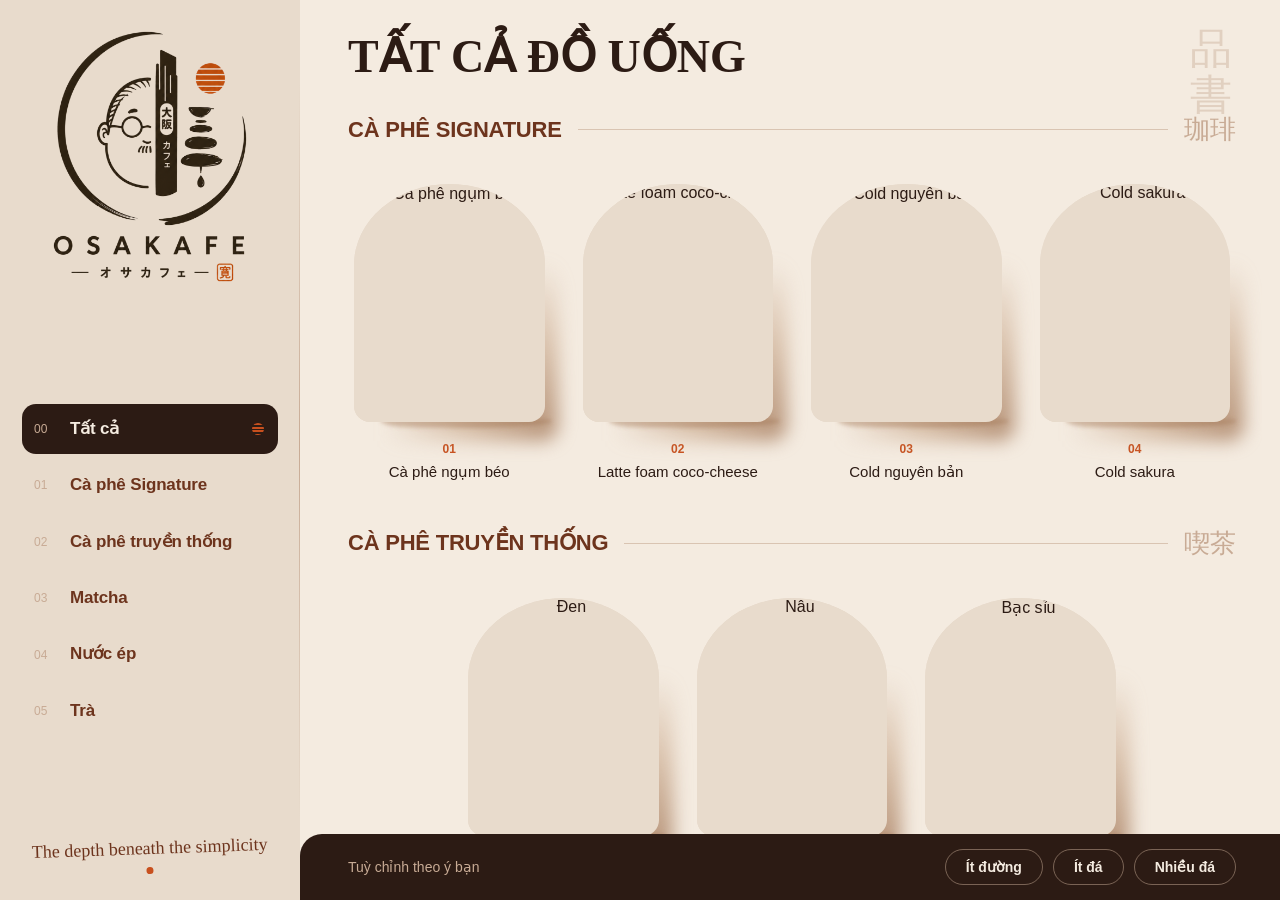
==== index.html @ c91e8714 "Add files via upload" ====
<!DOCTYPE html>
<html lang="vi">
<head>
<meta charset="utf-8">
<meta name="viewport" content="width=device-width, initial-scale=1, maximum-scale=1, user-scalable=no, viewport-fit=cover">
<meta name="apple-mobile-web-app-capable" content="yes">
<meta name="mobile-web-app-capable" content="yes">
<meta name="apple-mobile-web-app-status-bar-style" content="black-translucent">
<meta name="apple-mobile-web-app-title" content="Osakafe Menu">
<meta name="theme-color" content="#F4EBE0">
<title>Osakafe · Menu</title>
<link rel="apple-touch-icon" href="logo.png">
<link rel="stylesheet" href="style.css">
</head>
<body>
<div class="app">
  <aside class="side">
    <img class="logo" src="logo.png" alt="Osakafe">
    <nav class="nav" id="nav"></nav>
    <div class="foot"><div class="sig"><span>The depth beneath the simplicity</span><b></b></div></div>
  </aside>

  <main class="main">
    <div class="head">
      <div>
        <div class="eyebrow" id="eyebrow"></div>
        <h1 class="title" id="title"></h1>
        
      </div>
      <div class="kanji" id="kanji" aria-hidden="true"></div>
    </div>
    <div class="stage" id="stage"><div class="grid" id="grid"></div></div>
  </main>

  <section class="bar" aria-label="Tuỳ chỉnh">
    <div class="lb">Tuỳ chỉnh theo ý bạn</div>
    <div class="pills"><span>Ít đường</span><span>Ít đá</span><span>Nhiều đá</span></div>
  </section>
</div>

<script src="app.js"></script>
</body>
</html>
---- style.css ----
@font-face{font-family:'Plus Jakarta Sans';font-style:normal;font-weight:500;font-display:swap;src:url(fonts/plus-jakarta-sans-latin-500.woff2) format('woff2');unicode-range:U+0000-00FF,U+0131,U+0152-0153,U+02BB-02BC,U+02C6,U+02DA,U+02DC,U+0304,U+0308,U+0329,U+2000-206F,U+20AC,U+2122,U+2191,U+2193,U+2212,U+2215,U+FEFF,U+FFFD}
@font-face{font-family:'Plus Jakarta Sans';font-style:normal;font-weight:500;font-display:swap;src:url(fonts/plus-jakarta-sans-vietnamese-500.woff2) format('woff2');unicode-range:U+0102-0103,U+0110-0111,U+0128-0129,U+0168-0169,U+01A0-01A1,U+01AF-01B0,U+0300-0301,U+0303-0304,U+0308-0309,U+0323,U+0329,U+1EA0-1EF9,U+20AB}
@font-face{font-family:'Plus Jakarta Sans';font-style:normal;font-weight:500;font-display:swap;src:url(fonts/plus-jakarta-sans-latin-ext-500.woff2) format('woff2');unicode-range:U+0100-02BA,U+02BD-02C5,U+02C7-02CC,U+02CE-02D7,U+02DD-02FF,U+0304,U+0308,U+0329,U+1D00-1DBF,U+1E00-1E9F,U+1EF2-1EFF,U+2020,U+20A0-20AB,U+20AD-20C0,U+2113,U+2C60-2C7F,U+A720-A7FF}
@font-face{font-family:'Plus Jakarta Sans';font-style:normal;font-weight:600;font-display:swap;src:url(fonts/plus-jakarta-sans-latin-600.woff2) format('woff2');unicode-range:U+0000-00FF,U+0131,U+0152-0153,U+02BB-02BC,U+02C6,U+02DA,U+02DC,U+0304,U+0308,U+0329,U+2000-206F,U+20AC,U+2122,U+2191,U+2193,U+2212,U+2215,U+FEFF,U+FFFD}
@font-face{font-family:'Plus Jakarta Sans';font-style:normal;font-weight:600;font-display:swap;src:url(fonts/plus-jakarta-sans-vietnamese-600.woff2) format('woff2');unicode-range:U+0102-0103,U+0110-0111,U+0128-0129,U+0168-0169,U+01A0-01A1,U+01AF-01B0,U+0300-0301,U+0303-0304,U+0308-0309,U+0323,U+0329,U+1EA0-1EF9,U+20AB}
@font-face{font-family:'Plus Jakarta Sans';font-style:normal;font-weight:600;font-display:swap;src:url(fonts/plus-jakarta-sans-latin-ext-600.woff2) format('woff2');unicode-range:U+0100-02BA,U+02BD-02C5,U+02C7-02CC,U+02CE-02D7,U+02DD-02FF,U+0304,U+0308,U+0329,U+1D00-1DBF,U+1E00-1E9F,U+1EF2-1EFF,U+2020,U+20A0-20AB,U+20AD-20C0,U+2113,U+2C60-2C7F,U+A720-A7FF}
@font-face{font-family:'Plus Jakarta Sans';font-style:normal;font-weight:700;font-display:swap;src:url(fonts/plus-jakarta-sans-latin-700.woff2) format('woff2');unicode-range:U+0000-00FF,U+0131,U+0152-0153,U+02BB-02BC,U+02C6,U+02DA,U+02DC,U+0304,U+0308,U+0329,U+2000-206F,U+20AC,U+2122,U+2191,U+2193,U+2212,U+2215,U+FEFF,U+FFFD}
@font-face{font-family:'Plus Jakarta Sans';font-style:normal;font-weight:700;font-display:swap;src:url(fonts/plus-jakarta-sans-vietnamese-700.woff2) format('woff2');unicode-range:U+0102-0103,U+0110-0111,U+0128-0129,U+0168-0169,U+01A0-01A1,U+01AF-01B0,U+0300-0301,U+0303-0304,U+0308-0309,U+0323,U+0329,U+1EA0-1EF9,U+20AB}
@font-face{font-family:'Plus Jakarta Sans';font-style:normal;font-weight:700;font-display:swap;src:url(fonts/plus-jakarta-sans-latin-ext-700.woff2) format('woff2');unicode-range:U+0100-02BA,U+02BD-02C5,U+02C7-02CC,U+02CE-02D7,U+02DD-02FF,U+0304,U+0308,U+0329,U+1D00-1DBF,U+1E00-1E9F,U+1EF2-1EFF,U+2020,U+20A0-20AB,U+20AD-20C0,U+2113,U+2C60-2C7F,U+A720-A7FF}
@font-face{font-family:'Cormorant Garamond';font-style:normal;font-weight:500;font-display:swap;src:url(fonts/cormorant-garamond-latin-500.woff2) format('woff2');unicode-range:U+0000-00FF,U+0131,U+0152-0153,U+02BB-02BC,U+02C6,U+02DA,U+02DC,U+0304,U+0308,U+0329,U+2000-206F,U+20AC,U+2122,U+2191,U+2193,U+2212,U+2215,U+FEFF,U+FFFD}
@font-face{font-family:'Cormorant Garamond';font-style:normal;font-weight:500;font-display:swap;src:url(fonts/cormorant-garamond-vietnamese-500.woff2) format('woff2');unicode-range:U+0102-0103,U+0110-0111,U+0128-0129,U+0168-0169,U+01A0-01A1,U+01AF-01B0,U+0300-0301,U+0303-0304,U+0308-0309,U+0323,U+0329,U+1EA0-1EF9,U+20AB}
@font-face{font-family:'Cormorant Garamond';font-style:normal;font-weight:500;font-display:swap;src:url(fonts/cormorant-garamond-latin-ext-500.woff2) format('woff2');unicode-range:U+0100-02BA,U+02BD-02C5,U+02C7-02CC,U+02CE-02D7,U+02DD-02FF,U+0304,U+0308,U+0329,U+1D00-1DBF,U+1E00-1E9F,U+1EF2-1EFF,U+2020,U+20A0-20AB,U+20AD-20C0,U+2113,U+2C60-2C7F,U+A720-A7FF}
@font-face{font-family:'Cormorant Garamond';font-style:normal;font-weight:600;font-display:swap;src:url(fonts/cormorant-garamond-latin-600.woff2) format('woff2');unicode-range:U+0000-00FF,U+0131,U+0152-0153,U+02BB-02BC,U+02C6,U+02DA,U+02DC,U+0304,U+0308,U+0329,U+2000-206F,U+20AC,U+2122,U+2191,U+2193,U+2212,U+2215,U+FEFF,U+FFFD}
@font-face{font-family:'Cormorant Garamond';font-style:normal;font-weight:600;font-display:swap;src:url(fonts/cormorant-garamond-vietnamese-600.woff2) format('woff2');unicode-range:U+0102-0103,U+0110-0111,U+0128-0129,U+0168-0169,U+01A0-01A1,U+01AF-01B0,U+0300-0301,U+0303-0304,U+0308-0309,U+0323,U+0329,U+1EA0-1EF9,U+20AB}
@font-face{font-family:'Cormorant Garamond';font-style:normal;font-weight:600;font-display:swap;src:url(fonts/cormorant-garamond-latin-ext-600.woff2) format('woff2');unicode-range:U+0100-02BA,U+02BD-02C5,U+02C7-02CC,U+02CE-02D7,U+02DD-02FF,U+0304,U+0308,U+0329,U+1D00-1DBF,U+1E00-1E9F,U+1EF2-1EFF,U+2020,U+20A0-20AB,U+20AD-20C0,U+2113,U+2C60-2C7F,U+A720-A7FF}
@font-face{font-family:'Montserrat';font-style:normal;font-weight:500;font-display:swap;src:url(fonts/montserrat-latin-500.woff2) format('woff2');unicode-range:U+0000-00FF,U+0131,U+0152-0153,U+02BB-02BC,U+02C6,U+02DA,U+02DC,U+0304,U+0308,U+0329,U+2000-206F,U+20AC,U+2122,U+2191,U+2193,U+2212,U+2215,U+FEFF,U+FFFD}
@font-face{font-family:'Montserrat';font-style:normal;font-weight:500;font-display:swap;src:url(fonts/montserrat-vietnamese-500.woff2) format('woff2');unicode-range:U+0102-0103,U+0110-0111,U+0128-0129,U+0168-0169,U+01A0-01A1,U+01AF-01B0,U+0300-0301,U+0303-0304,U+0308-0309,U+0323,U+0329,U+1EA0-1EF9,U+20AB}
@font-face{font-family:'Montserrat';font-style:normal;font-weight:500;font-display:swap;src:url(fonts/montserrat-latin-ext-500.woff2) format('woff2');unicode-range:U+0100-02BA,U+02BD-02C5,U+02C7-02CC,U+02CE-02D7,U+02DD-02FF,U+0304,U+0308,U+0329,U+1D00-1DBF,U+1E00-1E9F,U+1EF2-1EFF,U+2020,U+20A0-20AB,U+20AD-20C0,U+2113,U+2C60-2C7F,U+A720-A7FF}
@font-face{font-family:'Waiting for the Sunrise';font-weight:400;font-display:swap;src:url(fonts/waiting-for-the-sunrise-latin-400.woff2) format('woff2')}
:root{
  --cream:#F4EBE0;
  --sand:#E8DBCC;
  --clay:#C8AB95;
  --wood:#6D341D;
  --ink:#2C1B14;
  --sun:#C8501E;
  --serif:"Cormorant Garamond","Hiragino Mincho ProN","Yu Mincho",Georgia,serif;
  --hand:"Waiting for the Sunrise","Bradley Hand","Segoe Print",cursive;
  --font:"Plus Jakarta Sans","Gilroy","SF Pro Display",-apple-system,BlinkMacSystemFont,"Helvetica Neue",Arial,sans-serif;
}
*{box-sizing:border-box;margin:0;padding:0;-webkit-tap-highlight-color:transparent;letter-spacing:0}
html,body{height:100%;background:var(--cream);color:var(--ink);font-family:var(--font);
  -webkit-user-select:none;user-select:none;-webkit-touch-callout:none;touch-action:manipulation;overflow:hidden;
  -webkit-font-smoothing:antialiased}
button{font:inherit;color:inherit;background:none;border:0;cursor:pointer}
img{-webkit-user-drag:none;pointer-events:none}

.app{height:100vh;height:100dvh;display:grid;grid-template-columns:300px minmax(0,1fr);grid-template-rows:minmax(0,1fr) auto;
  padding:env(safe-area-inset-top) env(safe-area-inset-right) env(safe-area-inset-bottom) env(safe-area-inset-left)}

/* ───────── Sidebar ───────── */
.side{grid-row:1/3;background:var(--sand);display:flex;flex-direction:column;align-items:center;padding:28px 22px 26px;position:relative}
.side::after{content:"";position:absolute;right:0;top:9%;bottom:9%;width:1px;background:linear-gradient(transparent,var(--clay),transparent)}
.logo{width:196px;height:auto;display:block;margin-top:2px}
.nav{margin-top:auto;margin-bottom:auto;width:100%;display:flex;flex-direction:column;gap:6px;padding-top:18px}
.tab{position:relative;display:flex;align-items:center;gap:14px;width:100%;text-align:left;
  padding:15px 14px 15px 12px;border-radius:14px;transition:background .25s,color .25s}
.tab .no{font-size:12px;font-weight:500;color:var(--clay);width:22px;flex:none;transition:color .25s}
.tab .nm{font-size:17px;font-weight:600;letter-spacing:-.01em;color:var(--wood);flex:1;line-height:1.2;white-space:nowrap}
.tab .dot{width:12px;height:12px;border-radius:50%;flex:none;
  background:repeating-linear-gradient(to bottom,var(--sun) 0 2.2px,transparent 2.2px 3.6px);opacity:0;transform:scale(.4);transition:.3s}
.tab.on{background:var(--ink)}
.tab.on .nm{color:var(--cream)}
.tab.on .dot{opacity:1;transform:scale(1)}
.foot{width:100%;display:flex;justify-content:center;padding:0 6px}
.sig{display:flex;flex-direction:column;align-items:center;gap:8px;transform:rotate(-2deg)}
.sig span{font-family:var(--hand);font-size:18px;line-height:1.1;color:var(--wood);text-align:center;white-space:nowrap}
.sig b{width:7px;height:7px;border-radius:50%;background:var(--sun)}

/* ───────── Main ───────── */
.main{display:flex;flex-direction:column;min-height:0;min-width:0;padding:34px 44px 0 48px;position:relative}
.head{display:flex;align-items:flex-end;justify-content:space-between;margin-bottom:24px;position:relative;z-index:1;flex:none}
.eyebrow{font-size:12px;font-weight:600;color:var(--sun);margin-bottom:10px}
.title{font-family:var(--serif);font-size:46px;font-weight:600;color:var(--ink);line-height:1;text-transform:uppercase;letter-spacing:0}
.kanji{position:absolute;right:4px;top:-8px;display:flex;flex-direction:column;align-items:center;font-size:42px;line-height:1.1;
  color:var(--clay);opacity:.42;font-family:"Hiragino Mincho ProN","Yu Mincho","Noto Serif JP",serif;font-weight:300;pointer-events:none}

.stage{flex:1;min-height:0;display:flex;flex-direction:column;padding-bottom:16px}
.stage.scroll{overflow-y:auto;-webkit-overflow-scrolling:touch;padding:8px 26px 34px 8px;margin:0 -26px 0 -8px;scrollbar-width:none}
.stage.scroll::-webkit-scrollbar{display:none}
.grid{flex:1;min-height:0;display:grid;gap:26px 30px;grid-template-columns:repeat(calc(var(--cols)*2),minmax(0,1fr));grid-auto-rows:minmax(0,1fr);
  animation:rise .55s cubic-bezier(.2,.7,.2,1) both}
.grid.few{max-width:calc(var(--cols)*300px);margin:0 auto;width:100%}
.grid.two .photo{flex:1 1 0;aspect-ratio:4/5;width:auto;max-width:100%;max-height:none}
.stage.fit .grid.all{margin-block:auto}
.grid.all{flex:none;grid-auto-rows:auto;gap:30px 26px}
@keyframes rise{from{opacity:0;transform:translateY(14px)}to{opacity:1;transform:none}}

.sec{grid-column:1/-1;display:flex;align-items:center;gap:16px;margin-top:14px}
.sec:first-child{margin-top:0}
.sec span{font-size:22px;font-weight:700;letter-spacing:-.01em;color:var(--wood);text-transform:uppercase;white-space:nowrap}
.sec i{flex:1;height:1px;background:var(--clay);opacity:.6}
.sec b{font-weight:300;font-size:26px;color:var(--clay);font-family:"Hiragino Mincho ProN","Yu Mincho","Noto Serif JP",serif}

.card{grid-column:span 2;display:flex;flex-direction:column;align-items:center;min-height:0;text-align:center;padding:0 6px;
  animation:rise .55s cubic-bezier(.2,.7,.2,1) both}
.photo{position:relative;flex:1;min-height:0;width:100%;max-width:230px;max-height:380px;margin:7px 0 0;
  border-radius:50% 50% 16px 16px / 34% 34% 16px 16px;background:var(--sand)}
.all .photo{flex:none;aspect-ratio:4/5;max-width:none;max-height:none}
.photo .frame{position:absolute;inset:0;z-index:1;border-radius:inherit;overflow:hidden;background:var(--sand)}
.photo img{position:absolute;inset:0;width:100%;height:100%;object-fit:cover;object-position:50% 56%;display:block}
.photo::before{content:"";position:absolute;inset:6% -2% -3% 4%;transform:translate(10px,12px);border-radius:inherit;z-index:0;pointer-events:none;background:radial-gradient(120% 100% at 100% 100%,rgba(160,116,84,.78) 0%,rgba(188,148,114,.48) 42%,rgba(200,171,149,0) 78%);filter:blur(9px)}
.photo::after{content:"";position:absolute;left:4%;right:-6%;bottom:-14px;height:28px;z-index:0;pointer-events:none;background:url("data:image/svg+xml,%3Csvg%20xmlns%3D%22http%3A%2F%2Fwww.w3.org%2F2000%2Fsvg%22%20viewBox%3D%220%200%20300%2030%22%20preserveAspectRatio%3D%22none%22%3E%3Cdefs%3E%3Cfilter%20id%3D%22b%22%20x%3D%22-5%25%22%20y%3D%22-80%25%22%20width%3D%22110%25%22%20height%3D%22260%25%22%3E%3CfeGaussianBlur%20stdDeviation%3D%222.2%22%2F%3E%3C%2Ffilter%3E%3C%2Fdefs%3E%3Cpath%20filter%3D%22url%28%23b%29%22%20d%3D%22M26%2013%20C80%208%2C170%209%2C236%2011%20S290%2012%2C294%2015%20C250%2022%2C170%2022%2C110%2021%20S40%2020%2C26%2013Z%22%20fill%3D%22%239A6B49%22%20fill-opacity%3D%22.38%22%2F%3E%3C%2Fsvg%3E") center/100% 100% no-repeat}
.num{margin-top:20px;font-size:12px;color:var(--sun);font-weight:600}
.name{margin-top:6px;font-family:"Montserrat",var(--font);font-size:18px;font-weight:500;letter-spacing:-.025em;line-height:1.3;color:var(--ink);min-height:2.6em;
  display:flex;align-items:flex-start;justify-content:center}
.all .name{font-size:15px;min-height:0}

/* ───────── Dải ghi chú (chỉ hiển thị) ───────── */
.bar{background:var(--ink);color:var(--cream);border-radius:22px 0 0 0;padding:15px 44px 15px 48px;
  display:flex;align-items:center;justify-content:space-between;gap:20px;pointer-events:none}
.bar .lb{font-size:14px;font-weight:500;color:var(--clay)}
.pills{display:flex;gap:10px}
.pills span{padding:9px 20px;border-radius:999px;border:1px solid rgba(200,171,149,.5);font-size:14px;font-weight:600;color:var(--cream)}

/* ───────── iPad dọc ───────── */
@media (orientation:portrait){
  .stage.fit .grid.all{margin-block:3vh auto}
  .app{grid-template-columns:minmax(0,1fr);grid-template-rows:auto minmax(0,1fr) auto}
  .side{grid-row:1;flex-direction:row;flex-wrap:wrap;align-items:center;justify-content:space-between;padding:20px 30px 14px;gap:6px 20px}
  .side::after{display:none}
  .logo{width:104px}
  .foot{flex:1 1 100%;justify-content:flex-end;padding:0 4px}
  .sig{flex-direction:row;gap:12px;transform:rotate(-1.5deg)}
  .sig span{font-size:19px}
  .nav{flex-direction:row;margin:0;padding:0;width:auto;gap:2px;flex:1;justify-content:flex-end}
  .tab{width:auto;padding:12px 14px;gap:8px}
  .tab .no,.tab .dot{display:none}
  .tab .nm{font-size:15px;flex:none}
  .main{padding:26px 36px 0}
  .title{font-size:40px}
  .grid{gap:22px 22px}
  .bar{border-radius:22px 22px 0 0;padding:14px 36px}
}
@media (max-height:780px) and (orientation:landscape){
  .logo{width:150px}.title{font-size:38px}.head{margin-bottom:16px}.main{padding-top:24px}
  .name{font-size:17px}.tab{padding:12px 14px 12px 12px}
}
@media (max-width:1030px) and (orientation:landscape){
  .app{grid-template-columns:270px minmax(0,1fr)}.main{padding:26px 28px 0 30px}
  .tab .no{display:none}.tab .nm{font-size:16px}.bar{padding:13px 28px 13px 30px}.kanji{font-size:36px;right:0;top:-4px}.title{font-size:38px}.sig span{font-size:16.5px}
}
@media (max-width:900px) and (orientation:portrait){
  .tab .nm{font-size:14px}.tab{padding:11px 10px}
}
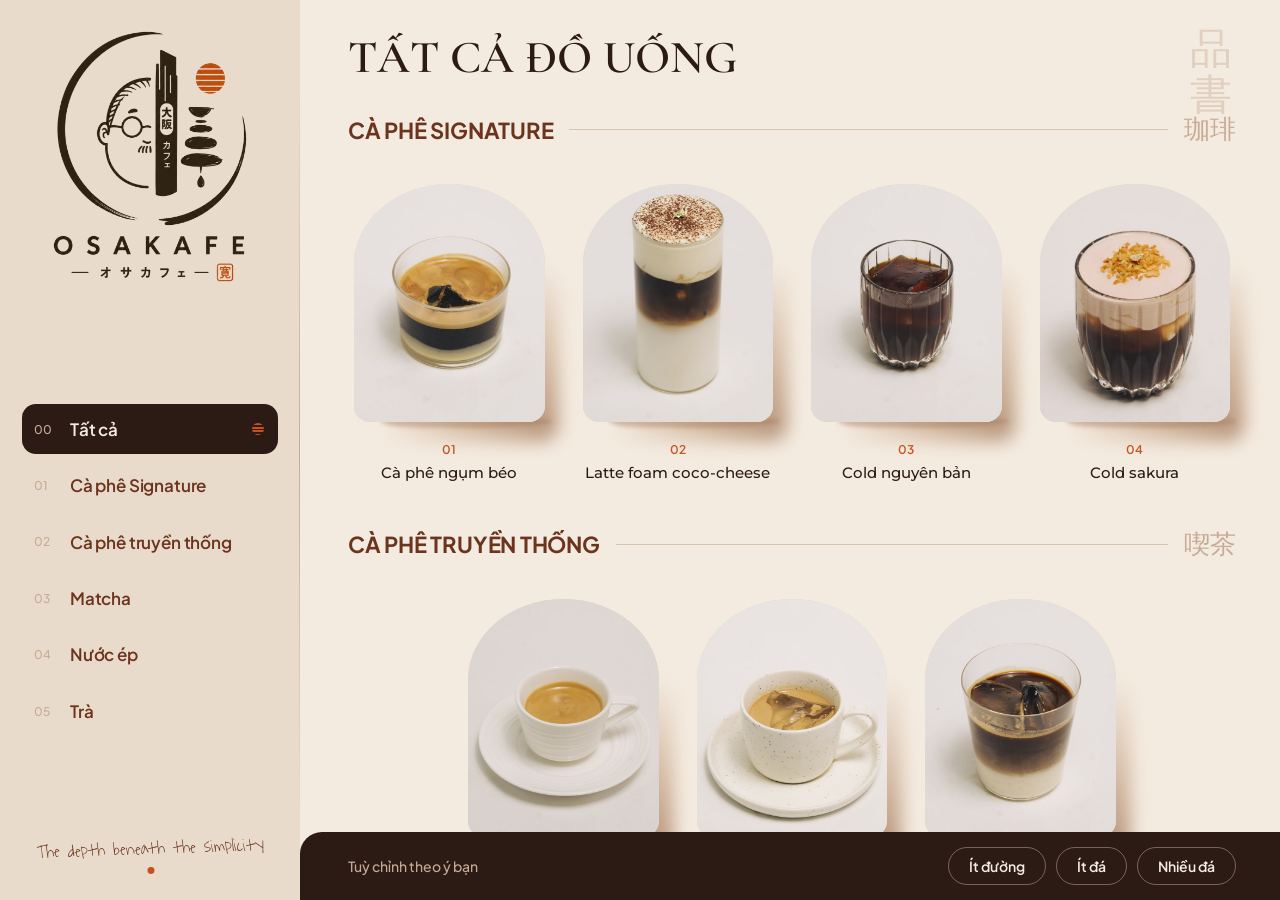
==== commit 609fee24: "Add files via upload" ====
--- a/index.html
+++ b/index.html
@@ -9,13 +9,149 @@
 <meta name="apple-mobile-web-app-title" content="Osakafe Menu">
 <meta name="theme-color" content="#F4EBE0">
 <title>Osakafe · Menu</title>
-<link rel="apple-touch-icon" href="logo.png">
-<link rel="stylesheet" href="style.css">
+<link rel="apple-touch-icon" href="[data-uri]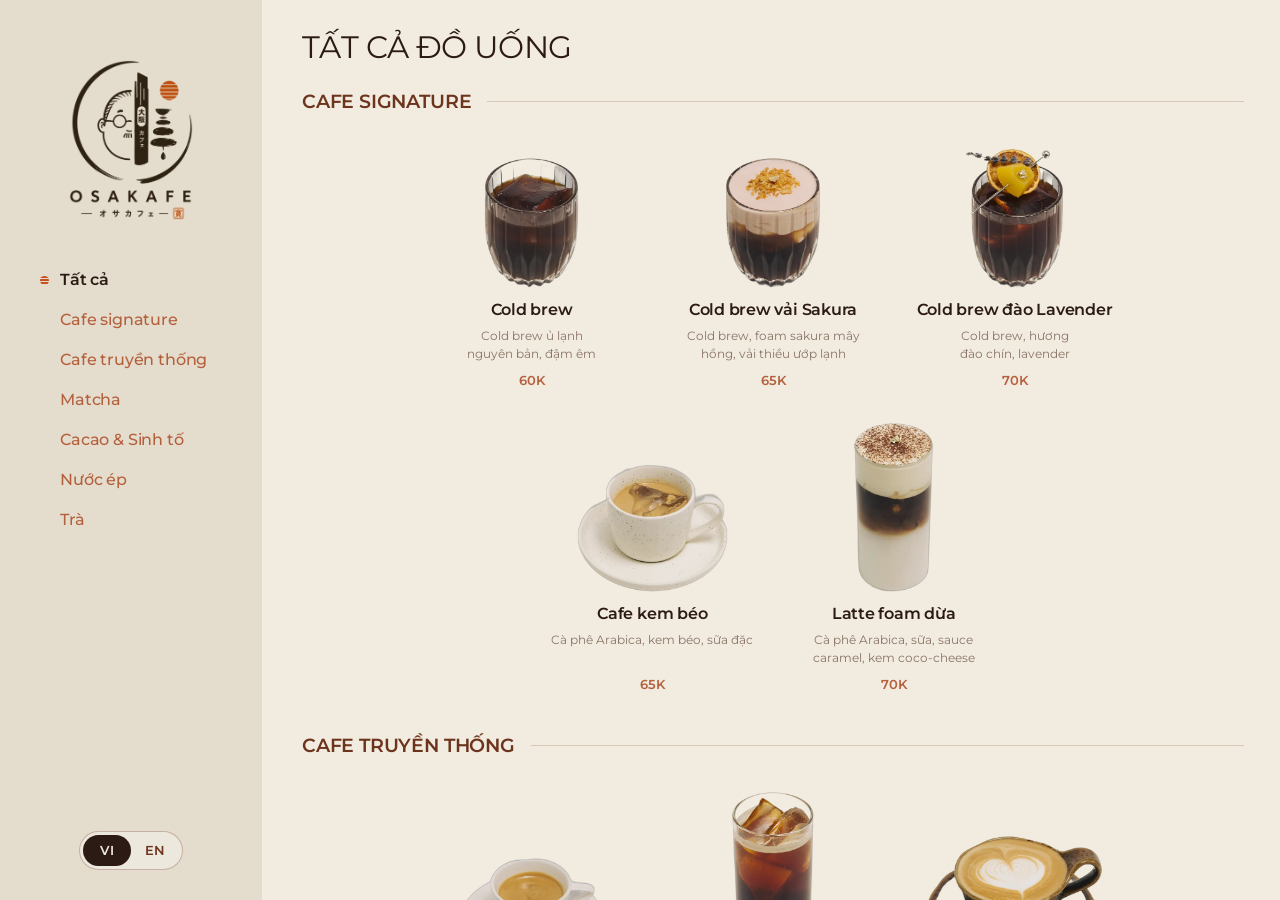
==== commit cff1547c: "Add files via upload" ====
--- a/index.html
+++ b/index.html
@@ -7,231 +7,252 @@
 <meta name="mobile-web-app-capable" content="yes">
 <meta name="apple-mobile-web-app-status-bar-style" content="black-translucent">
 <meta name="apple-mobile-web-app-title" content="Osakafe Menu">
-<meta name="theme-color" content="#F4EBE0">
+<meta name="theme-color" content="#E4DCCC">
 <title>Osakafe · Menu</title>
-<link rel="apple-touch-icon" href="[data-uri]